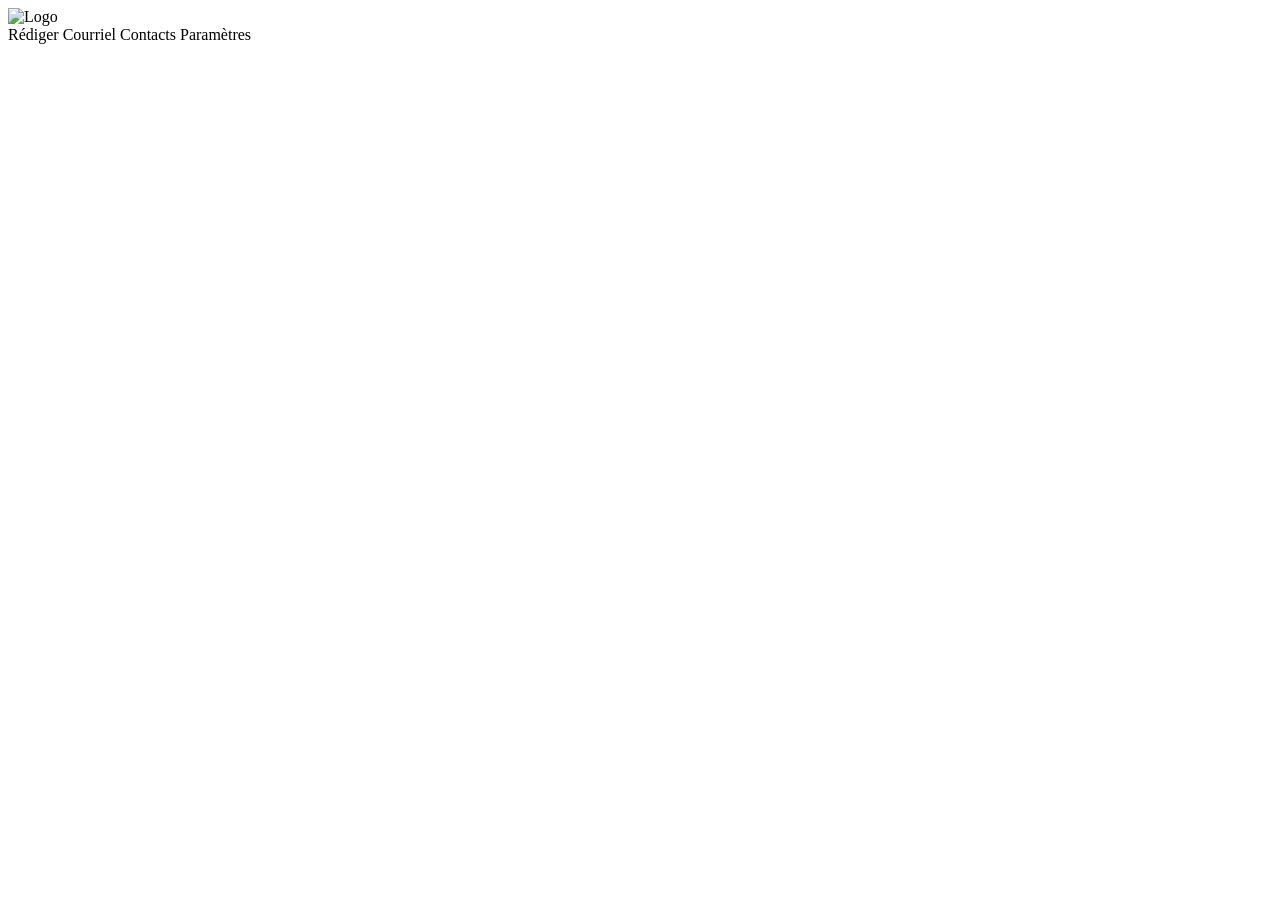
==== messagerie.html @ 7ad0d856 "Début messagerie" ====
<!DOCTYPE html>
<html lang="en">
<head>
    <meta charset="UTF-8">
    <meta name="viewport" content="width=device-width, initial-scale=1.0">
    <title>Prismelium - Messagerie</title>
</head>
<body class="body_messagerie">
    <div class="barre_laterale">
        <div id="barre_laterale_logo" class>
            <img src="https://cdn-web.univ-lemans.fr/um_images/logos/logo.svg" id="logo" alt="Logo">
        </div>
        <div class="menu_barre_laterale">
            <span class="actions">Rédiger</span>
            <span class="actions">Courriel</span>
            <span class="actions">Contacts</span>
            <span class="actions">Paramètres</span>   
        </div>
    </div>
    <div class="barre_choix">

    </div>
    <div class="layout_liste">

    </div>
    <div class="layout_content">    

    </div>

</body>
</html>
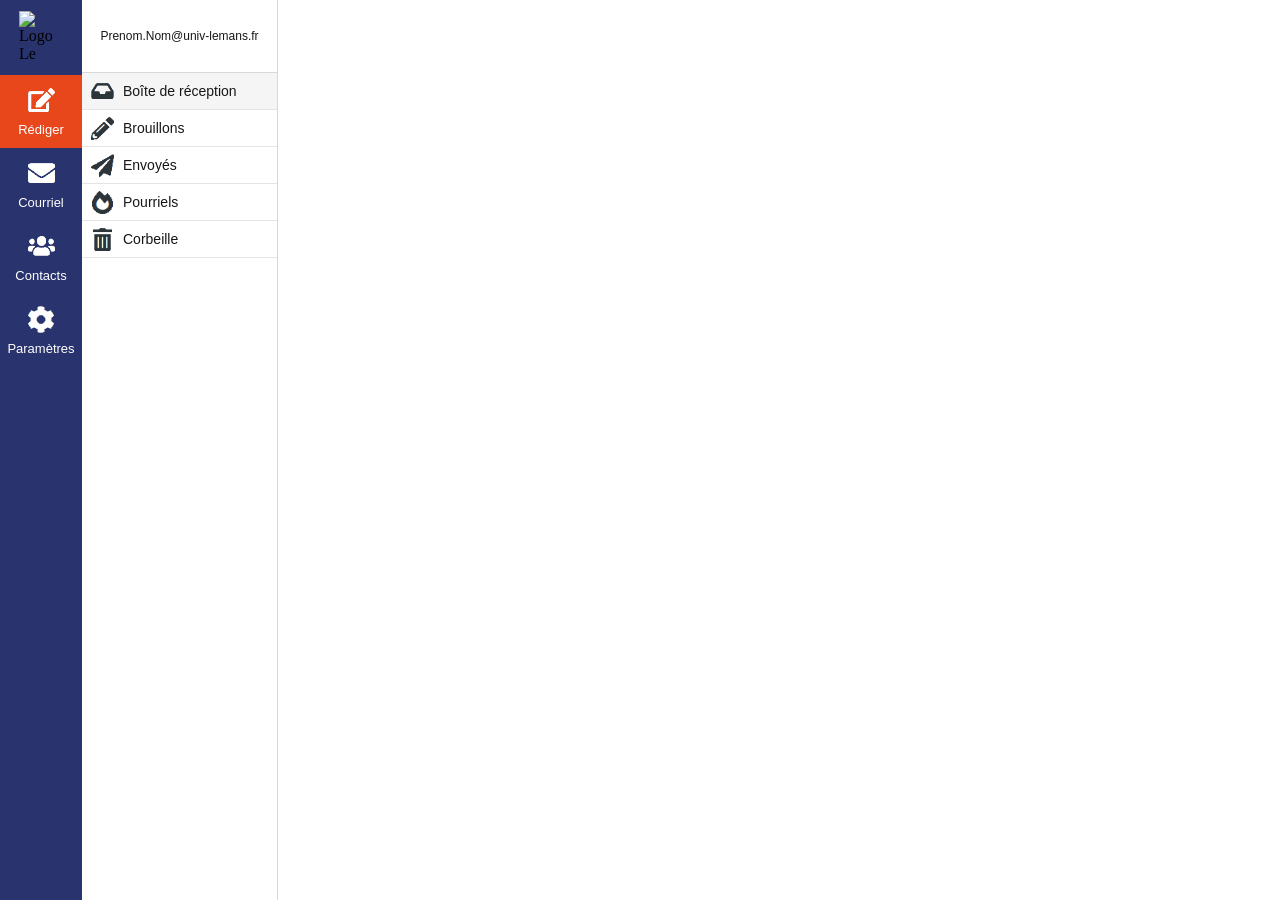
==== commit c7b7a66e: "partie gauche messagerie" ====
--- a/messagerie.html
+++ b/messagerie.html
@@ -1,31 +1,76 @@
 <!DOCTYPE html>
-<html lang="en">
+<html lang="fr">
 <head>
     <meta charset="UTF-8">
     <meta name="viewport" content="width=device-width, initial-scale=1.0">
+    <link rel="stylesheet" href="messagerie.css">
     <title>Prismelium - Messagerie</title>
 </head>
 <body class="body_messagerie">
     <div class="barre_laterale">
-        <div id="barre_laterale_logo" class>
-            <img src="https://cdn-web.univ-lemans.fr/um_images/logos/logo.svg" id="logo" alt="Logo">
+    <div id="barre_laterale_logo">
+        <img
+            src="https://cdn-web.univ-lemans.fr/um_images/logos/logo.svg"
+            id="logo"
+            alt="Logo Le Mans Université"
+        >
+    </div>
+    <nav class="sidebar-menu">
+
+        <a href="#" class="menu-item active">
+            <span class="icon"><img src="img/rediger.png" alt="Rédiger"></span>
+            <span>Rédiger</span>
+        </a>
+
+        <a href="#" class="menu-item">
+            <span class="icon"><img src="img/courriel.png" alt="Courriel"></span>
+            <span>Courriel</span>
+        </a>
+
+        <a href="#" class="menu-item">
+            <span class="icon"><img src="img/contacts.png" alt="Contacts"></span>
+            <span>Contacts</span>
+        </a>
+
+        <a href="#" class="menu-item">
+            <span class="icon"><img src="img/parametres.png" alt="Paramètres"></span>
+            <span>Paramètres</span>
+        </a>
+
+    </nav>
+    </div>
+    <div class="barre_choix">
+        <div class="adresse_utilisateur">
+            <p>Prenom.Nom@univ-lemans.fr</p>
         </div>
-        <div class="menu_barre_laterale">
-            <span class="actions">Rédiger</span>
-            <span class="actions">Courriel</span>
-            <span class="actions">Contacts</span>
-            <span class="actions">Paramètres</span>   
+
+        <div class="liste_dossiers">
+
+            <div class="dossier actif">
+                <span class="icon"><img src="img/reception.png" alt="Boîte de réception"></span>
+                <span>Boîte de réception</span>
+            </div>
+
+            <div class="dossier">
+                <span class="icon"><img src="img/brouillon.png" alt="Brouillons"></span>
+                <span>Brouillons</span>
+            </div>
+
+            <div class="dossier">
+                <span class="icon"><img src="img/envoyes.png" alt="Envoyés"></span>
+                <span>Envoyés</span>
+            </div>
+
+            <div class="dossier">
+                <span class="icon"><img src="img/pourriel.png" alt="Pourriels"></span>
+                <span>Pourriels</span>
+            </div>
+
+            <div class="dossier">
+                <span class="icon"><img src="img/corbeille.png" alt="Corbeille"></span>
+                <span>Corbeille</span>
+            </div>
         </div>
     </div>
-    <div class="barre_choix">
-
-    </div>
-    <div class="layout_liste">
-
-    </div>
-    <div class="layout_content">    
-
-    </div>
-
 </body>
 </html>
--- a/messagerie.css
+++ b/messagerie.css
@@ -0,0 +1,210 @@
+
+/* Réinitialisation générale */
+* {
+    margin: 0;
+    padding: 0;
+    box-sizing: border-box;
+}
+
+/* Barre latérale */
+.barre_laterale {
+    width: 82px;
+    min-width: 82px;
+    height: 100vh;
+    flex-shrink: 0;
+
+    background-color: #29336D;
+
+    display: flex;
+    flex-direction: column;
+}
+
+/* Body */
+.body_messagerie {
+    display: flex;
+    flex-direction: row;
+
+    width: 100%;
+    height: 100vh;
+
+    overflow: hidden;
+}
+
+/* Emplacement du logo */
+#barre_laterale_logo {
+    width: 100%;
+    height: 75px;
+
+    display: flex;
+    justify-content: center;
+    align-items: center;
+}
+
+/* Logo */
+#logo {
+    width: 44px;
+    height: 53px;
+    object-fit: contain;
+}
+
+/* Menu */
+.sidebar-menu {
+    width: 100%;
+
+    display: flex;
+    flex-direction: column;
+}
+
+/* Boutons */
+.menu-item {
+    width: 100%;
+    height: 73px;
+
+    display: flex;
+    flex-direction: column;
+    justify-content: center;
+    align-items: center;
+    gap: 5px;
+
+    text-decoration: none;
+    color: white;
+    font-family: Arial, sans-serif;
+    font-size: 13px;
+}
+
+/* Images des icônes */
+.menu-item .icon img {
+    width: 27px;
+    height: 27px;
+    object-fit: contain;
+}
+
+/* Bouton actif */
+.menu-item.active {
+    background-color: #E8461B;
+}
+
+/* Survol des boutons */
+.menu-item:not(.active):hover {
+    background-color: #3C4783;
+}
+
+
+/* ============================= */
+/* DEUXIÈME COLONNE : BARRE CHOIX */
+/* ============================= */
+
+.barre_choix {
+    width: 196px;
+    height: 100vh;
+    flex-shrink: 0;
+
+    display: flex;
+    flex-direction: column;
+
+    background-color: #FFFFFF;
+    border-right: 1px solid #D8D8D8;
+}
+
+
+/* ============================= */
+/* ADRESSE UTILISATEUR */
+/* ============================= */
+
+.adresse_utilisateur {
+    width: 100%;
+    height: 73px;
+    flex-shrink: 0;
+
+    display: flex;
+    justify-content: center;
+    align-items: center;
+
+    border-bottom: 1px solid #D8D8D8;
+
+    font-family: Arial, sans-serif;
+    font-size: 12px;
+    color: #171717;
+}
+
+.adresse_utilisateur p {
+    margin: 0;
+}
+
+
+/* ============================= */
+/* LISTE DES DOSSIERS */
+/* ============================= */
+
+.liste_dossiers {
+    width: 100%;
+
+    display: flex;
+    flex-direction: column;
+}
+
+
+/* ============================= */
+/* DOSSIERS */
+/* ============================= */
+
+.dossier {
+    width: 100%;
+    height: 37px;
+    flex-shrink: 0;
+
+    display: flex;
+    align-items: center;
+
+    gap: 9px;
+    padding: 0 9px;
+
+    font-family: Arial, sans-serif;
+    font-size: 14px;
+    color: #171717;
+
+    border-bottom: 1px solid #E4E4E4;
+
+    cursor: pointer;
+}
+
+
+/* ============================= */
+/* ICÔNES DES DOSSIERS */
+/* ============================= */
+
+.dossier .icon {
+    width: 23px;
+    height: 23px;
+
+    display: flex;
+    justify-content: center;
+    align-items: center;
+
+    flex-shrink: 0;
+}
+
+.dossier .icon img {
+    width: 23px;
+    height: 23px;
+    object-fit: contain;
+}
+
+
+/* ============================= */
+/* DOSSIER ACTIF */
+/* ============================= */
+
+.dossier.actif {
+    background-color: #F5F5F5;
+}
+
+
+/* ============================= */
+/* EFFET AU SURVOL */
+/* ============================= */
+
+.dossier:hover {
+    background-color: #EEEEEE;
+}
+
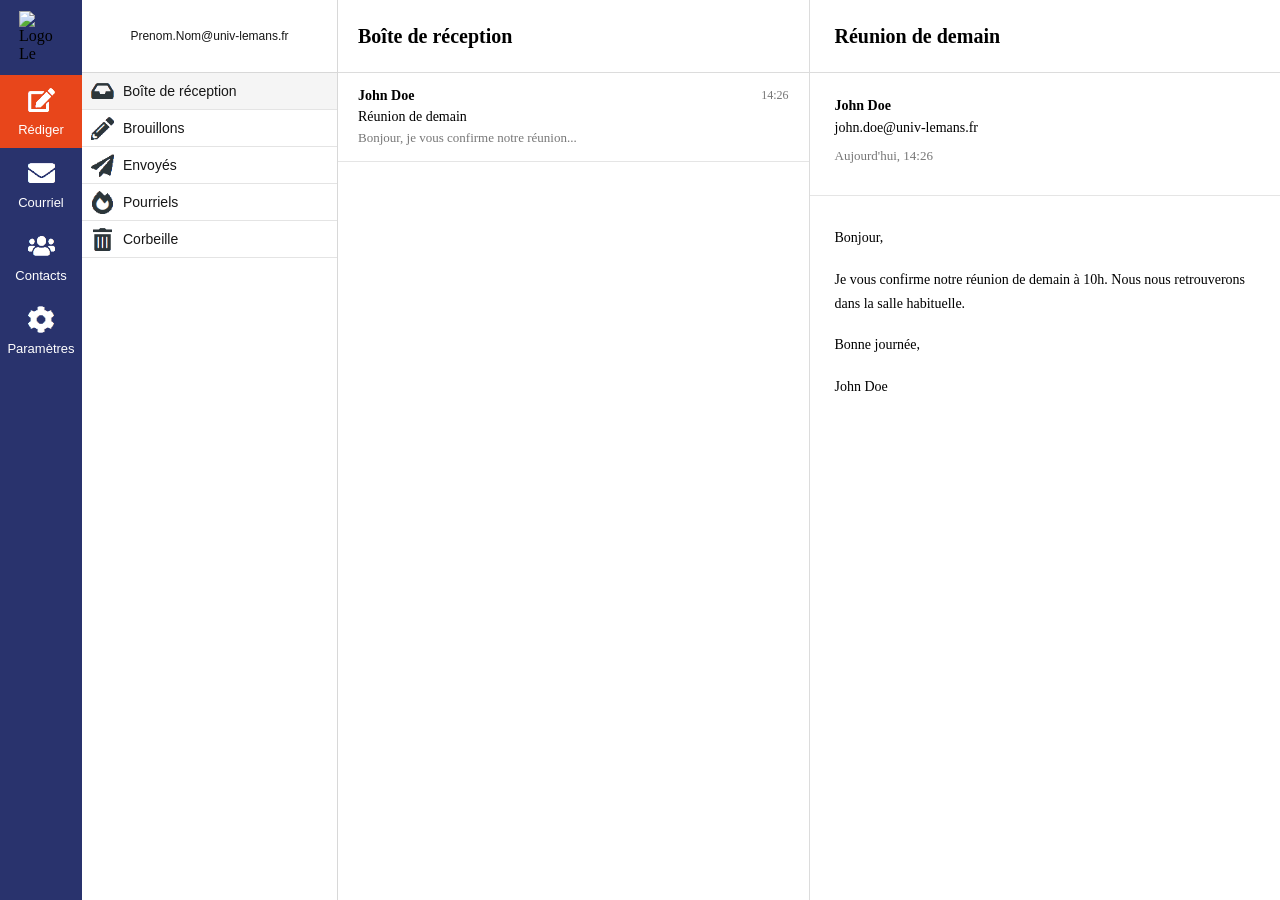
==== commit 926136c9: "Import BDD" ====
--- a/messagerie.html
+++ b/messagerie.html
@@ -72,5 +72,49 @@
             </div>
         </div>
     </div>
+    <div class="barre_messages">
+
+    <div class="entete_messages">
+        <h2>Boîte de réception</h2>
+    </div>
+
+    <div class="liste_messages">
+
+        <div class="message">
+            <p class="expediteur">John Doe</p>
+            <p class="objet">Réunion de demain</p>
+            <p class="apercu">Bonjour, je vous confirme notre réunion...</p>
+            <p class="date">14:26</p>
+        </div>
+
+    </div>
+    </div>
+    <div class="contenu_message">
+
+    <div class="entete_contenu">
+        <h2>Réunion de demain</h2>
+    </div>
+
+    <div class="informations_message">
+        <p><strong>John Doe</strong></p>
+        <p>john.doe@univ-lemans.fr</p>
+        <p class="date_message">Aujourd'hui, 14:26</p>
+    </div>
+
+    <div class="corps_message">
+        <p>Bonjour,</p>
+
+        <p>
+            Je vous confirme notre réunion de demain à 10h.
+            Nous nous retrouverons dans la salle habituelle.
+        </p>
+
+        <p>Bonne journée,</p>
+        <p>John Doe</p>
+    </div>
+
+</div>
+
+</div>
 </body>
 </html>
--- a/messagerie.css
+++ b/messagerie.css
@@ -1,12 +1,34 @@
 
-/* Réinitialisation générale */
+/* ================================= */
+/* 1. RÉINITIALISATION GÉNÉRALE */
+/* ================================= */
+
 * {
     margin: 0;
     padding: 0;
     box-sizing: border-box;
 }
 
-/* Barre latérale */
+
+/* ================================= */
+/* 2. BODY : PAGE PRINCIPALE */
+/* ================================= */
+
+.body_messagerie {
+    display: flex;
+    flex-direction: row;
+
+    width: 100%;
+    height: 100vh;
+
+    overflow: hidden;
+}
+
+
+/* ================================= */
+/* 3. PREMIÈRE COLONNE : BARRE LATÉRALE */
+/* ================================= */
+
 .barre_laterale {
     width: 82px;
     min-width: 82px;
@@ -19,18 +41,8 @@
     flex-direction: column;
 }
 
-/* Body */
-.body_messagerie {
-    display: flex;
-    flex-direction: row;
-
-    width: 100%;
-    height: 100vh;
-
-    overflow: hidden;
-}
-
-/* Emplacement du logo */
+/* Logo */
+
 #barre_laterale_logo {
     width: 100%;
     height: 75px;
@@ -40,7 +52,6 @@
     align-items: center;
 }
 
-/* Logo */
 #logo {
     width: 44px;
     height: 53px;
@@ -48,6 +59,7 @@
 }
 
 /* Menu */
+
 .sidebar-menu {
     width: 100%;
 
@@ -55,7 +67,8 @@
     flex-direction: column;
 }
 
-/* Boutons */
+/* Boutons du menu */
+
 .menu-item {
     width: 100%;
     height: 73px;
@@ -72,7 +85,8 @@
     font-size: 13px;
 }
 
-/* Images des icônes */
+/* Icônes du menu */
+
 .menu-item .icon img {
     width: 27px;
     height: 27px;
@@ -80,22 +94,24 @@
 }
 
 /* Bouton actif */
+
 .menu-item.active {
     background-color: #E8461B;
 }
 
 /* Survol des boutons */
+
 .menu-item:not(.active):hover {
     background-color: #3C4783;
 }
 
 
-/* ============================= */
-/* DEUXIÈME COLONNE : BARRE CHOIX */
-/* ============================= */
+/* ================================= */
+/* 4. DEUXIÈME COLONNE : BARRE CHOIX */
+/* ================================= */
 
 .barre_choix {
-    width: 196px;
+    width: 256px;
     height: 100vh;
     flex-shrink: 0;
 
@@ -106,10 +122,7 @@
     border-right: 1px solid #D8D8D8;
 }
 
-
-/* ============================= */
-/* ADRESSE UTILISATEUR */
-/* ============================= */
+/* Adresse utilisateur */
 
 .adresse_utilisateur {
     width: 100%;
@@ -131,10 +144,7 @@
     margin: 0;
 }
 
-
-/* ============================= */
-/* LISTE DES DOSSIERS */
-/* ============================= */
+/* Liste des dossiers */
 
 .liste_dossiers {
     width: 100%;
@@ -143,10 +153,7 @@
     flex-direction: column;
 }
 
-
-/* ============================= */
-/* DOSSIERS */
-/* ============================= */
+/* Dossiers */
 
 .dossier {
     width: 100%;
@@ -168,10 +175,7 @@
     cursor: pointer;
 }
 
-
-/* ============================= */
-/* ICÔNES DES DOSSIERS */
-/* ============================= */
+/* Icônes des dossiers */
 
 .dossier .icon {
     width: 23px;
@@ -190,21 +194,169 @@
     object-fit: contain;
 }
 
-
-/* ============================= */
-/* DOSSIER ACTIF */
-/* ============================= */
+/* Dossier actif */
 
 .dossier.actif {
     background-color: #F5F5F5;
 }
 
-
-/* ============================= */
-/* EFFET AU SURVOL */
-/* ============================= */
+/* Survol des dossiers */
 
 .dossier:hover {
     background-color: #EEEEEE;
 }
 
+
+/* ================================= */
+/* 5. TROISIÈME COLONNE : LISTE DES MESSAGES */
+/* ================================= */
+
+.barre_messages {
+    flex: 1;
+    min-width: 300px;
+    height: 100vh;
+
+    display: flex;
+    flex-direction: column;
+
+    background-color: #ffffff;
+    border-right: 1px solid #dcdcdc;
+}
+
+/* En-tête des messages */
+
+.entete_messages {
+    height: 73px;
+    flex-shrink: 0;
+
+    display: flex;
+    align-items: center;
+
+    padding: 0 20px;
+
+    border-bottom: 1px solid #dcdcdc;
+}
+
+.entete_messages h2 {
+    font-size: 20px;
+    font-weight: 600;
+}
+
+/* Liste des messages */
+
+.liste_messages {
+    flex: 1;
+    overflow-y: auto;
+}
+
+/* Message */
+
+.message {
+    position: relative;
+
+    padding: 15px 20px;
+
+    border-bottom: 1px solid #e5e5e5;
+
+    cursor: pointer;
+}
+
+.message:hover {
+    background-color: #f5f5f5;
+}
+
+/* Informations du message */
+
+.expediteur {
+    font-weight: bold;
+    font-size: 14px;
+}
+
+.objet {
+    margin-top: 5px;
+    font-size: 14px;
+}
+
+.apercu {
+    margin-top: 5px;
+    font-size: 13px;
+    color: #777777;
+}
+
+.date {
+    position: absolute;
+    top: 15px;
+    right: 20px;
+
+    font-size: 12px;
+    color: #777777;
+}
+
+
+/* ================================= */
+/* 6. QUATRIÈME COLONNE : CONTENU DU MESSAGE */
+/* ================================= */
+
+.contenu_message {
+    flex: 1;
+    min-width: 350px;
+    height: 100vh;
+
+    display: flex;
+    flex-direction: column;
+
+    background-color: #ffffff;
+    overflow-y: auto;
+}
+
+/* En-tête du contenu */
+
+.entete_contenu {
+    min-height: 73px;
+
+    display: flex;
+    align-items: center;
+
+    padding: 0 25px;
+
+    border-bottom: 1px solid #dcdcdc;
+}
+
+.entete_contenu h2 {
+    font-size: 20px;
+    font-weight: 600;
+}
+
+/* Informations de l'expéditeur */
+
+.informations_message {
+    position: relative;
+
+    padding: 25px;
+
+    border-bottom: 1px solid #e5e5e5;
+}
+
+.informations_message p {
+    margin-bottom: 6px;
+    font-size: 14px;
+}
+
+.informations_message .date_message {
+    margin-top: 12px;
+    color: #777777;
+    font-size: 13px;
+}
+
+/* Corps du message */
+
+.corps_message {
+    padding: 30px 25px;
+
+    font-size: 14px;
+    line-height: 1.7;
+}
+
+.corps_message p {
+    margin-bottom: 18px;
+}
